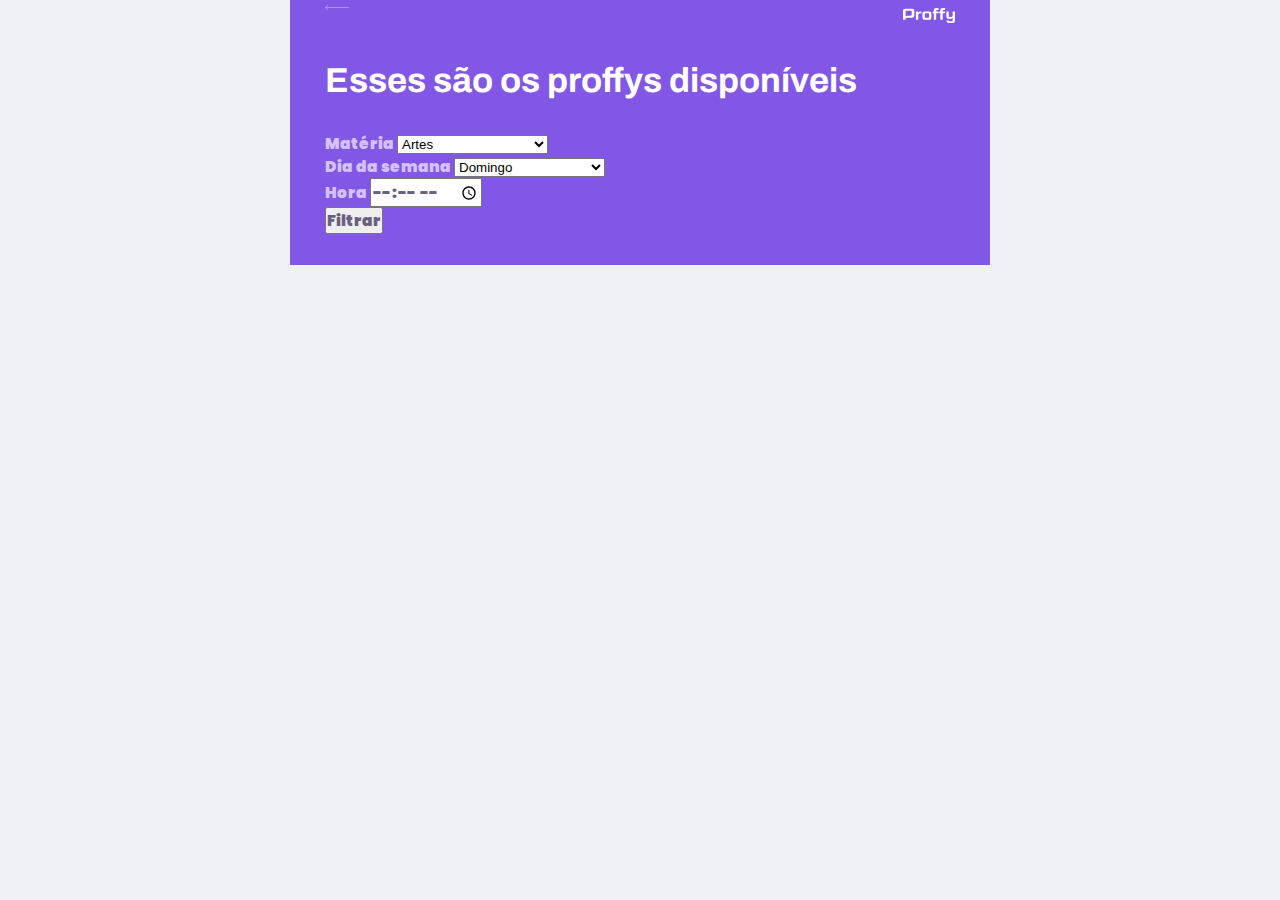
==== study.html @ 95395a5a "Finalização da Landing Page Inicio da Study Page" ====
<html>

<head>
    <meta charset="UTF-8">
    <meta name="viewport" content="width=device-width,initial-scale=1.0">
    <title>Proffy | Aulas OLYNE</title>
    <link rel="stylesheet" href="styles/main.css">
    <link rel="stylesheet" href="styles/partials/page-study.css">

    <link
        href="https://fonts.googleapis.com/css2?family=Archivo:wght@400;700&amp;family=Poppins:wght@400;600&amp;display=swap"
        rel="stylesheet">
</head>
<body id="page-study">
    <div id="container">
       <header class="page-header">
           <div class="top-bar-container">
               <a href="/">
               <img src="/images/images/icons/back.svg" alt="Voltar">
               </a>
               <img src="/images/images/logo.svg" alt="Proffy">
           </div>
           <div class="header-content">
               <strong>Esses são os proffys disponíveis</strong>
                <form id="search-teachers">
                    <div class="select-block">
                        <label for="subject">Matéria</label>
                        <select name="subject" id="subject">
                            <option value="" disabled=""hidden="">Selecione uma opção</option>
                            <option value="1">Artes</option>
                            <option value="2">Biologia</option>
                            <option value="3">Ciências</option>
                            <option value="4">Educação Física</option>
                            <option value="5">Física</option>
                            <option value="6">Geografia</option>
                            <option value="7">História</option>
                            <option value="8">Matemática</option>
                            <option value="9">Portugués</option>
                            <option value="10">Química</option>                            
                        </select>
                    </div>
                    <div class="select-block">
                        <label for="weekday">Dia da semana</label>
                        <select name="weekday" id="weekday">
                            <option value="" disabled="" hidden="">Selecione uma opção</option>
                            <option value="0">Domingo</option>
                            <option value="1">Segunda-feira</option>
                            <option value="2">Terça-feira</option>
                            <option value="3">Quarta-feira</option>
                            <option value="4">Quinta-feira</option>
                            <option value="5">Sexta-feira</option>
                            <option value="6">Sábado</option>
                        </select>
                    </div>
                    <div class="input-block">
                        <label for="time">Hora</label>
                        <input name="time" id="time" type="time" >
                    </div>
                    <button type="submit">Filtrar</button>
                </form>
            </div>
       </header>
    </div>
</body>

</html>
---- styles/main.css ----
:root {
    --color-background: #F0F0F7;
    --color-primary-lighter: #9871F5;
    --color-primary-light: #916BEA;
    --color-primary: #8257E5;
    --color-primary-dark: #774DD6;
    --color-primary-darker: #6842c2;
    --color-secondary: #04D361;
    --color-secondary-dark: #04BF58;
    --color-title-in-primary: #FFFFFF;
    --color-text-in-primary: #D4C2FF;
    --color-text-title: #32264D;
    --color-text-complement: #9C98A6;
    --color-text-base: #6A6180;
    --color-line-in-white: #E6E6F0;
    --color-input-background: #F8F8FC;
    --color-button-text: #FFFFFF;
    --color-box-base: #FFFFFF;
    --color-box-footer: #FAFAFC;
    --color-small-info: #C1BCCC;
    font-size: 60%; /* controle das medidas rem */
}

*{
    margin: 0;
    padding: 0;
    box-sizing: border-box;
}

html,
body {
    height:100vh ;
}

body{
    background: var(--color-background);
    display: flex;
    align-items: center;
    justify-content: center;
}

body,
input,
button,
textarea {

   /* font: 500 1.6rem Poppins; */
   font-weight: 900;
   font-family: Poppins;
   font-size: 1.6rem;
    color: var(--color-text-base);
}

#container{
    width: 90vw;
    max-width: 700px;
    /*border: 1px solid red;*/
}
---- styles/partials/page-study.css ----
#page-study #container{
    width: 100vw;
    height: 100vh;
}

.page-header{
    background-color: var(--color-primary);

    display: flex;
    flex-direction: column;
}

.page-header .top-bar-container{
    width: 90%;
    margin: 0 auto;
    display: flex;
    align-items: center;
    justify-content: space-between;
    
}

.page-header .top-bar-container a{
    height: 3.2rem;
    transition: opacity 0.2s;   
}

.page-header .top-bar-container a:hover{
    opacity: 0.6;
}
.page-header .top-bar-container img{
    height: 1.6rem;
}

.page-header .header-content{
    width: 90%;
    margin: 3.2rem auto;
}

.page-header .header-content strong{
    font:700 3.6rem Archivo;
    line-height: 4.2rem;
    color: var(--color-title-in-primary);
}

#search-teachers{
    margin-top:3.2rem;
}

#search-teachers label{
    color: var(--color-text-in-primary)
}

/*#search-teachers .select-block
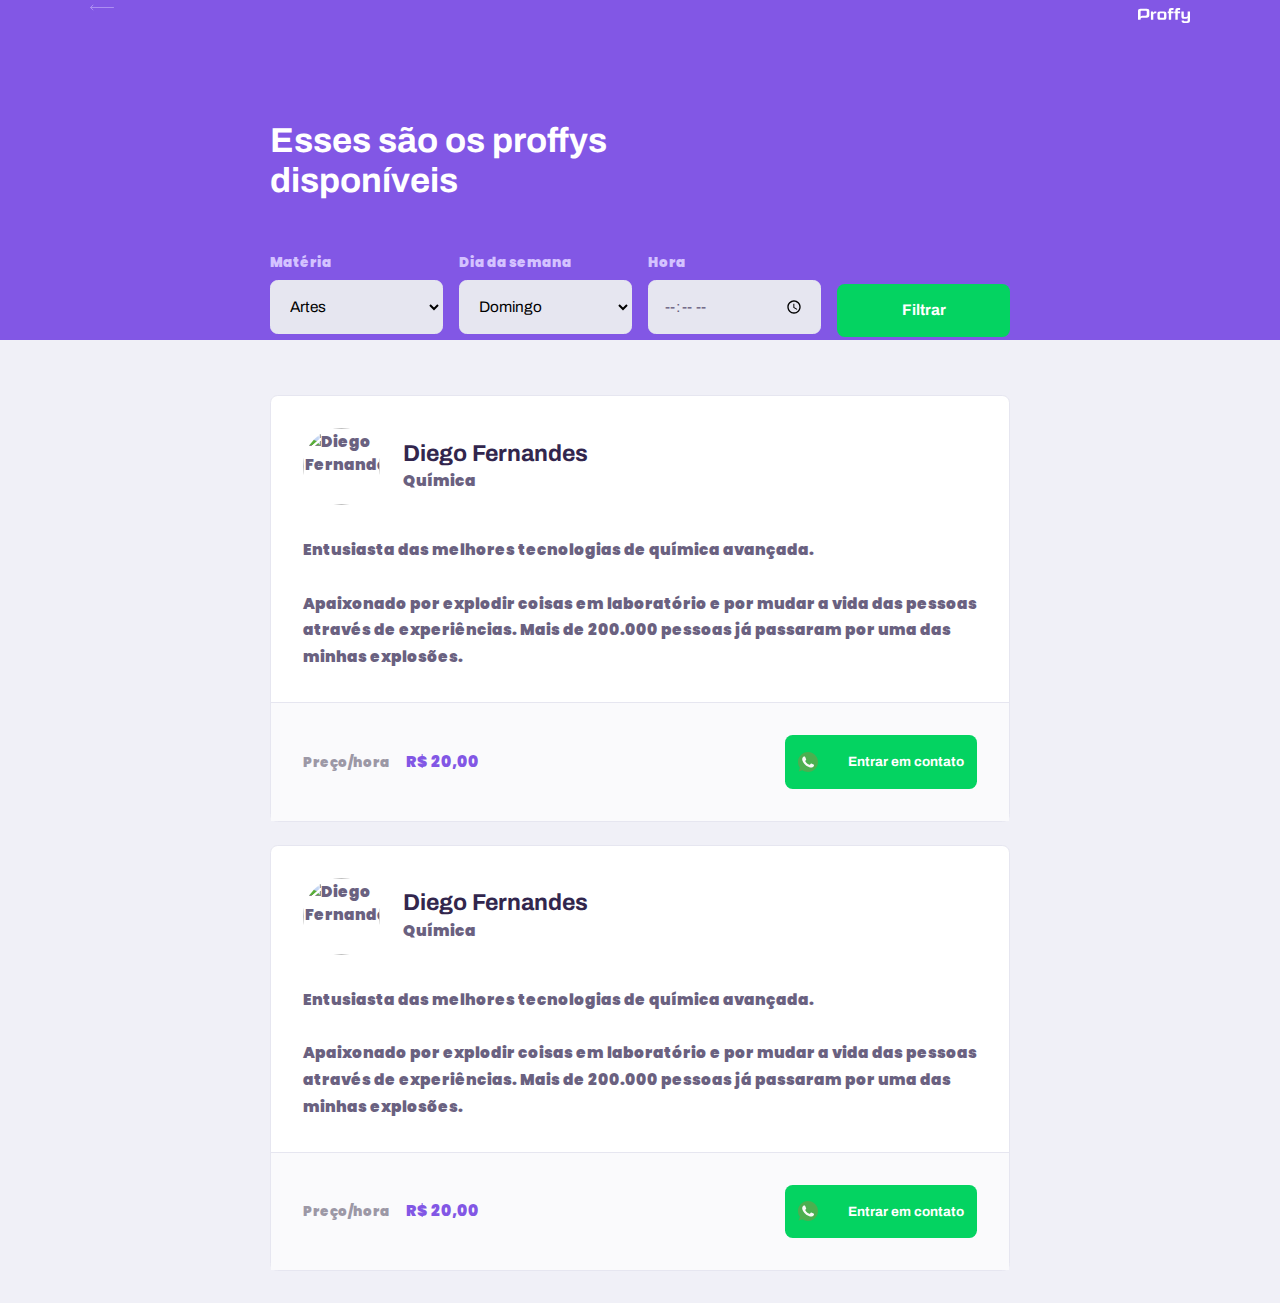
==== commit e2fba923: "atualizacao page study" ====
--- a/study.html
+++ b/study.html
@@ -59,7 +59,54 @@
                     <button type="submit">Filtrar</button>
                 </form>
             </div>
+
        </header>
+
+       <main>
+           <article class="teacher-item">
+            <header>
+                <img 
+                    src="https://avatars2.githubusercontent.com/u/2254731?s=460&amp;u=0ba16a79456c2f250e7579cb388fa18c5c2d7d65&amp;v=4" 
+                    alt="Diego Fernandes">
+                <div>
+                    <strong>Diego Fernandes</strong>
+                    <span>Química</span>
+                </div>
+            </header>
+        
+            <p>Entusiasta das melhores tecnologias de química avançada.<br><br>Apaixonado por explodir coisas em laboratório e por mudar a vida das pessoas através de experiências. Mais de 200.000 pessoas já passaram por uma das minhas explosões.</p>
+        
+            <footer>
+                <p>Preço/hora<strong>R$ 20,00</strong>
+                </p>
+                <button type="button">
+                    <img src="/images/images/icons/whatsapp.svg" alt="Whatsapp">Entrar em contato
+                </button>
+            </footer>
+           </article>
+
+           <article class="teacher-item">
+            <header>
+                <img 
+                    src="https://avatars2.githubusercontent.com/u/2254731?s=460&amp;u=0ba16a79456c2f250e7579cb388fa18c5c2d7d65&amp;v=4" 
+                    alt="Diego Fernandes">
+                <div>
+                    <strong>Diego Fernandes</strong>
+                    <span>Química</span>
+                </div>
+            </header>
+        
+            <p>Entusiasta das melhores tecnologias de química avançada.<br><br>Apaixonado por explodir coisas em laboratório e por mudar a vida das pessoas através de experiências. Mais de 200.000 pessoas já passaram por uma das minhas explosões.</p>
+        
+            <footer>
+                <p>Preço/hora<strong>R$ 20,00</strong>
+                </p>
+                <button type="button">
+                    <img src="/images/images/icons/whatsapp.svg" alt="Whatsapp">Entrar em contato
+                </button>
+            </footer>
+           </article>
+       </main>
     </div>
 </body>
 
--- a/styles/partials/page-study.css
+++ b/styles/partials/page-study.css
@@ -34,6 +34,7 @@
 .page-header .header-content{
     width: 90%;
     margin: 3.2rem auto;
+    position: relative;
 }
 
 .page-header .header-content strong{
@@ -50,4 +51,295 @@
     color: var(--color-text-in-primary)
 }
 
-/*#search-teachers .select-block+#search-teachers .select-block{
+    margin-bottom: 1.4rem; 
+} 
+#search-teachers button{
+    width: 100%;
+    height: 5.6rem;
+    background-color: var(--color-secondary);
+    color: var(--color-button-text);
+    border: 0;
+    border-radius: .8rem;
+    cursor: pointer;
+    font: 700 1.6rem Archivo;
+    display: flex;
+    align-items: center;
+    justify-content: center;
+    text-decoration: none;
+    transition: background 0.2s;
+    margin-top: 3.2rem;
+}
+
+#search-teachers button:hover{
+    background-color: var(--color-secondary-dark);
+}
+
+.select-block label,
+.input-block label{
+    font-size: 1.4rem;
+    color: var(--color-secondary);
+}
+
+.input-block input,
+.select-block select{
+    width: 100%;
+    height: 5.6rem;
+    margin-top: 0.8rem;
+    border-radius: 0.8rem;
+    background-color: var(--color-line-in-white);
+    border: 1px solid var(--color-line-in-white);
+    outline: 0;
+    padding: 0 1.6rem;
+    font: 1.6rem Archivo;
+}
+.input-block{
+    position: relative;
+}
+.input-block:focus-within::after{
+    content:"";
+
+    width: calc(100% - 3.2rem);
+    height: 2px;
+    background: var(--color-primary-light);
+
+    position: absolute;
+    left: 1.6rem;
+    right: 1.6rem;
+    bottom:0;
+}
+
+#page-study main {
+    margin: 3.2rem auto;
+    width: 90%;
+
+}
+
+.teacher-item{
+    background-color: var(--color-box-base);
+    border: 1px solid var(--color-line-in-white);
+    border-radius: 0.8rem;
+    margin-top: 2.4rem;
+
+}
+
+.teacher-item header{
+    padding: 3.2rem 2rem;
+    display: flex;
+    align-items: center;
+}
+
+#search-teachers .select-block{
+    margin-bottom: 1.4rem; 
+} 
+#search-teachers button{
+    width: 100%;
+    height: 5.6rem;
+    background-color: var(--color-secondary);
+    color: var(--color-button-text);
+    border: 0;
+    border-radius: .8rem;
+    cursor: pointer;
+    font: 700 1.6rem Archivo;
+    display: flex;
+    align-items: center;
+    justify-content: center;
+    text-decoration: none;
+    transition: background 0.2s;
+    margin-top: 3.2rem;
+}
+
+#search-teachers button:hover{
+    background-color: var(--color-secondary-dark);
+}
+
+.select-block label,
+.input-block label{
+    font-size: 1.4rem;
+    color: var(--color-secondary);
+}
+
+.input-block input,
+.select-block select{
+    width: 100%;
+    height: 5.6rem;
+    margin-top: 0.8rem;
+    border-radius: 0.8rem;
+    background-color: var(--color-line-in-white);
+    border: 1px solid var(--color-line-in-white);
+    outline: 0;
+    padding: 0 1.6rem;
+    font: 1.6rem Archivo;
+}
+.input-block{
+    position: relative;
+}
+.input-block:focus-within::after{
+    content:"";
+
+    width: calc(100% - 3.2rem);
+    height: 2px;
+    background: var(--color-primary-light);
+
+    position: absolute;
+    left: 1.6rem;
+    right: 1.6rem;
+    bottom:0;
+}
+
+#page-study main {
+    margin: 3.2rem auto;
+    width: 90%;
+
+}
+
+.teacher-item{
+    background-color: var(--color-box-base);
+    border: 1px solid var(--color-line-in-white);
+    border-radius: 0.8rem;
+    margin-top: 2.4rem;
+
+}
+
+.teacher-item header{
+    padding: 3.2rem 2rem;
+    display: flex;
+    align-items: center;
+}
+
+.teacher-item header img{
+    width: 8rem;
+    height: 8rem;
+    border-radius: 50%;
+}
+
+.teacher-item header div{
+    margin-left: 2.4rem;
+}
+.teacher-item header div strong{
+    font: 700 2.4rem Archivo;
+    display: block;
+    color: var(--color-text-title);
+}
+
+.teacher-item header div span{
+    font-size: 1.6rem;
+    display: block;
+    margin-top: .4rem;
+}
+
+.teacher-item > p{
+    padding: 0 2rem;
+    font-size: 1.6rem;
+    line-height: 2.8rem;
+}
+.teacher-item footer{
+    padding: 3.2rem 2rem;
+    background-color: var(--color-box-footer);
+    border-top: 1px solid var(--color-line-in-white);
+    margin-top: 3.2rem;
+    display: flex;
+    align-items: center;
+    justify-content: space-between;
+}
+
+.teacher-item footer p{
+    font-size: 1.4rem;
+    line-height: 2.4rem;
+    color:var(--color-text-complement);
+}
+
+.teacher-item footer p strong{
+    font-size: 1.6rem;
+    color:var(--color-primary);
+    display: block;
+}
+
+.teacher-item footer button{
+    width: 20rem;
+    height: 5.6rem;
+    background: var(--color-secondary);
+    color:var(--color-button-text);
+    border:0;
+    border-radius: .8rem;
+    cursor:pointer;
+    font:700 1.4rem Archivo;
+
+    display: flex;
+    align-items: center;
+    justify-content: space-evenly;
+
+    text-decoration: none;
+
+    transition: background 0.2s;
+    margin-left: 1.6rem;
+}
+
+.teacher-item footer button:hover{
+    background: var(--color-secondary-dark);
+}
+
+@media (min-width:700px){
+    #page-study #container{
+        max-width: 100vw;
+    }
+
+    .page-header{
+        height: 340px;
+    }
+
+    .page-header .top-bar-container{
+        max-width: 1100px;
+    }
+    .page-header .header-content{
+        max-width: 740px;
+
+        flex: 1 1;
+        display: flex;
+        padding-bottom: 48px;
+        flex-direction: column;
+        justify-content: center;
+    }
+    .page-header .header-content strong{
+        max-width: 340;
+    }
+
+    .teacher-item header,
+    .teacher-item footer{
+        padding:32px
+    }
+    #search-teachers{
+        display: grid;
+        grid-template-columns: repeat(4,1fr);
+        gap:16px;
+        position: absolute;
+        bottom:-28px;
+    }
+
+    #page-study main{
+        padding:32px 0;
+        max-width: 740px;
+        margin: 0 auto;
+    }
+    #search-teachers .select-block{
+        margin-bottom: 0;
+    }
+    .teacher-item > p{
+        padding: 0 32px;
+    }
+
+    .teacher-item footer p strong{
+        display: initial;
+        margin-left: 16px;
+    }
+
+    .teacher-item footer .button{
+        width: 245px;
+        font-size: 16px;
+        justify-content: center;       
+    }
+
+    .teacher-item footer button img {
+        margin-right: 16px;
+    }
+}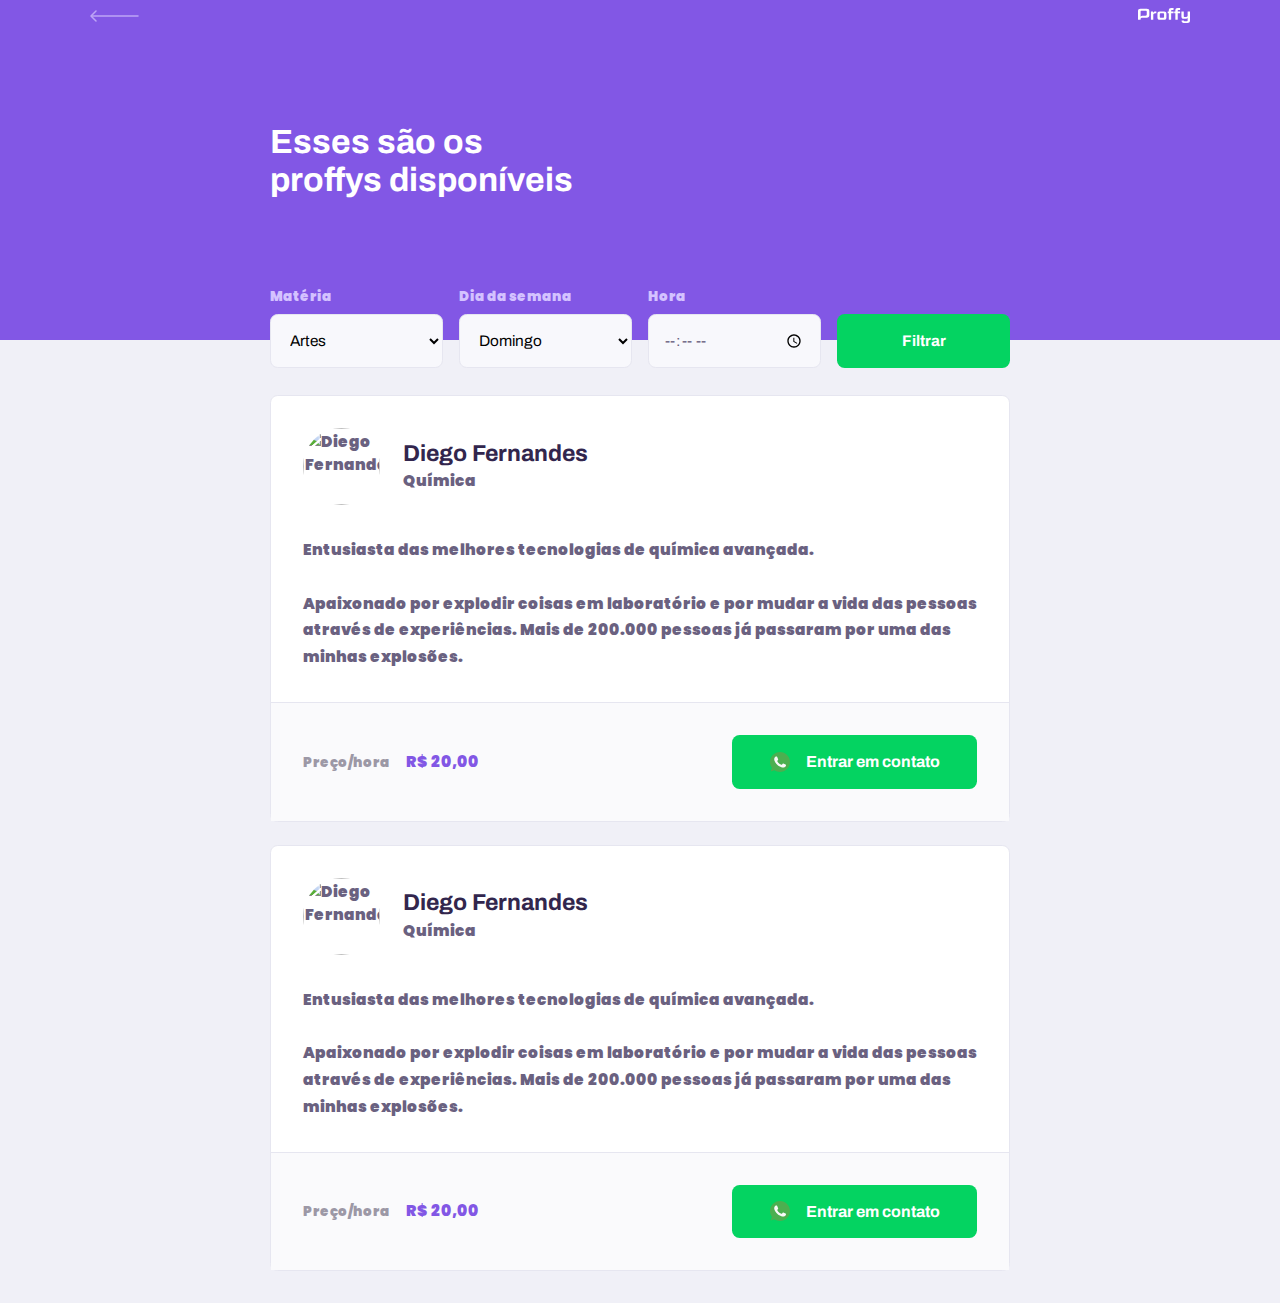
==== commit ef17f764: "Desenvolvimento give classes page" ====
--- a/study.html
+++ b/study.html
@@ -6,6 +6,9 @@
     <title>Proffy | Aulas OLYNE</title>
     <link rel="stylesheet" href="styles/main.css">
     <link rel="stylesheet" href="styles/partials/page-study.css">
+    <link rel="stylesheet" href="styles/partials/forms.css">
+    <link rel="stylesheet" href="styles/partials/header.css">
+
 
     <link
         href="https://fonts.googleapis.com/css2?family=Archivo:wght@400;700&amp;family=Poppins:wght@400;600&amp;display=swap"
--- a/styles/partials/page-study.css
+++ b/styles/partials/page-study.css
@@ -2,53 +2,57 @@
     width: 100vw;
     height: 100vh;
 }
-
-.page-header{
-    background-color: var(--color-primary);
-
-    display: flex;
-    flex-direction: column;
-}
-
-.page-header .top-bar-container{
-    width: 90%;
-    margin: 0 auto;
-    display: flex;
-    align-items: center;
-    justify-content: space-between;
-    
-}
-
-.page-header .top-bar-container a{
-    height: 3.2rem;
-    transition: opacity 0.2s;   
-}
-
-.page-header .top-bar-container a:hover{
-    opacity: 0.6;
-}
-.page-header .top-bar-container img{
-    height: 1.6rem;
-}
-
-.page-header .header-content{
-    width: 90%;
-    margin: 3.2rem auto;
-    position: relative;
-}
-
-.page-header .header-content strong{
-    font:700 3.6rem Archivo;
-    line-height: 4.2rem;
-    color: var(--color-title-in-primary);
-}
-
 #search-teachers{
     margin-top:3.2rem;
 }
 
 #search-teachers label{
     color: var(--color-text-in-primary)
+}
+
+#search-teachers .select-block{
+    margin-bottom: 1.4rem; 
+} 
+#search-teachers button{
+    width: 100%;
+    height: 5.6rem;
+    background-color: var(--color-secondary);
+    color: var(--color-button-text);
+    border: 0;
+    border-radius: .8rem;
+    cursor: pointer;
+    font: 700 1.6rem Archivo;
+    display: flex;
+    align-items: center;
+    justify-content: center;
+    text-decoration: none;
+    transition: background 0.2s;
+    margin-top: 3.2rem;
+}
+
+#search-teachers button:hover{
+    background-color: var(--color-secondary-dark);
+}
+
+
+#page-study main {
+    margin: 3.2rem auto;
+    width: 90%;
+
+}
+
+.teacher-item{
+    background-color: var(--color-box-base);
+    border: 1px solid var(--color-line-in-white);
+    border-radius: 0.8rem;
+    margin-top: 2.4rem;
+
+}
+
+.teacher-item header{
+    padding: 3.2rem 2rem;
+    display: flex;
+    align-items: center;
 }
 
 #search-teachers .select-block{
@@ -129,84 +133,6 @@
     align-items: center;
 }
 
-#search-teachers .select-block{
-    margin-bottom: 1.4rem; 
-} 
-#search-teachers button{
-    width: 100%;
-    height: 5.6rem;
-    background-color: var(--color-secondary);
-    color: var(--color-button-text);
-    border: 0;
-    border-radius: .8rem;
-    cursor: pointer;
-    font: 700 1.6rem Archivo;
-    display: flex;
-    align-items: center;
-    justify-content: center;
-    text-decoration: none;
-    transition: background 0.2s;
-    margin-top: 3.2rem;
-}
-
-#search-teachers button:hover{
-    background-color: var(--color-secondary-dark);
-}
-
-.select-block label,
-.input-block label{
-    font-size: 1.4rem;
-    color: var(--color-secondary);
-}
-
-.input-block input,
-.select-block select{
-    width: 100%;
-    height: 5.6rem;
-    margin-top: 0.8rem;
-    border-radius: 0.8rem;
-    background-color: var(--color-line-in-white);
-    border: 1px solid var(--color-line-in-white);
-    outline: 0;
-    padding: 0 1.6rem;
-    font: 1.6rem Archivo;
-}
-.input-block{
-    position: relative;
-}
-.input-block:focus-within::after{
-    content:"";
-
-    width: calc(100% - 3.2rem);
-    height: 2px;
-    background: var(--color-primary-light);
-
-    position: absolute;
-    left: 1.6rem;
-    right: 1.6rem;
-    bottom:0;
-}
-
-#page-study main {
-    margin: 3.2rem auto;
-    width: 90%;
-
-}
-
-.teacher-item{
-    background-color: var(--color-box-base);
-    border: 1px solid var(--color-line-in-white);
-    border-radius: 0.8rem;
-    margin-top: 2.4rem;
-
-}
-
-.teacher-item header{
-    padding: 3.2rem 2rem;
-    display: flex;
-    align-items: center;
-}
-
 .teacher-item header img{
     width: 8rem;
     height: 8rem;
@@ -294,6 +220,7 @@
     .page-header .header-content{
         max-width: 740px;
 
+        margin: 0 auto;
         flex: 1 1;
         display: flex;
         padding-bottom: 48px;
@@ -301,7 +228,7 @@
         justify-content: center;
     }
     .page-header .header-content strong{
-        max-width: 340;
+        max-width: 320px;
     }
 
     .teacher-item header,
@@ -313,7 +240,7 @@
         grid-template-columns: repeat(4,1fr);
         gap:16px;
         position: absolute;
-        bottom:-28px;
+        bottom:-28px;      
     }
 
     #page-study main{
@@ -322,7 +249,7 @@
         margin: 0 auto;
     }
     #search-teachers .select-block{
-        margin-bottom: 0;
+        margin-bottom: 0 ;
     }
     .teacher-item > p{
         padding: 0 32px;
@@ -333,7 +260,7 @@
         margin-left: 16px;
     }
 
-    .teacher-item footer .button{
+    .teacher-item footer button{
         width: 245px;
         font-size: 16px;
         justify-content: center;       
@@ -342,4 +269,9 @@
     .teacher-item footer button img {
         margin-right: 16px;
     }
+
+    #search-teachers button{
+        height: 5.6rem;
+        margin-top: auto;
+    }
 }--- a/styles/partials/forms.css
+++ b/styles/partials/forms.css
@@ -0,0 +1,35 @@
+.select-block label,
+.input-block label,
+.textarea-block label{
+    font-size: 1.4rem;
+    color: var(--color-text-complement);
+}
+
+.input-block input,
+.select-block select,
+.textarea-block textarea{
+    width: 100%;
+    height: 5.6rem;
+    margin-top: 0.8rem;
+    border-radius: 0.8rem;
+    background-color: var(--color-input-background);
+    border: 1px solid var(--color-line-in-white);
+    outline: 0;
+    padding: 0 1.6rem;
+    font: 1.6rem Archivo;
+}
+.input-block{
+    position: relative;
+}
+.input-block:focus-within::after{
+    content:"";
+
+    width: calc(100% - 3.2rem);
+    height: 2px;
+    background: var(--color-primary-light);
+
+    position: absolute;
+    left: 1.6rem;
+    
+    bottom:0px;
+}--- a/styles/partials/header.css
+++ b/styles/partials/header.css
@@ -0,0 +1,71 @@
+
+.page-header{
+    background-color: var(--color-primary);
+
+    display: flex;
+    flex-direction: column;
+}
+
+.page-header .top-bar-container{
+    width: 90%;
+    margin: 0 auto;
+    display: flex;
+    align-items: center;
+    justify-content: space-between;
+    
+}
+
+.page-header .top-bar-container a{
+    height: 3.2rem;
+    transition: opacity 0.2s;   
+}
+
+.page-header .top-bar-container a:hover{
+    opacity: 0.6;
+}
+.page-header .top-bar-container > img{
+    height: 1.6rem;
+}
+
+.page-header .header-content{
+    width: 90%;
+    margin: 3.2rem auto ;
+    position: relative;
+}
+
+.page-header .header-content strong{
+    font:700 3.5rem Archivo;
+    line-height: 4.0rem;
+    color: var(--color-title-in-primary);
+
+    
+}
+
+.page-header .header-content p{    
+    font:700 1.9rem Archivo;
+    line-height: 4.0rem;
+    margin-top: 2.2rem;
+    color: var(--color-text-complement);
+}
+
+@media (min-width:700px){
+    .page-header{
+        height: 340px;
+    }
+    .page-header .top-bar-container{
+        max-width: 1100px;
+    }
+    .page-header .header-content{
+        max-width: 740px;
+
+        margin: 0 auto;
+        flex: 1 1;
+        display: flex;
+        padding-bottom: 48px;
+        flex-direction: column;
+        justify-content: center;
+    }
+    .page-header .header-content strong{
+        max-width: 320px;
+    }
+}